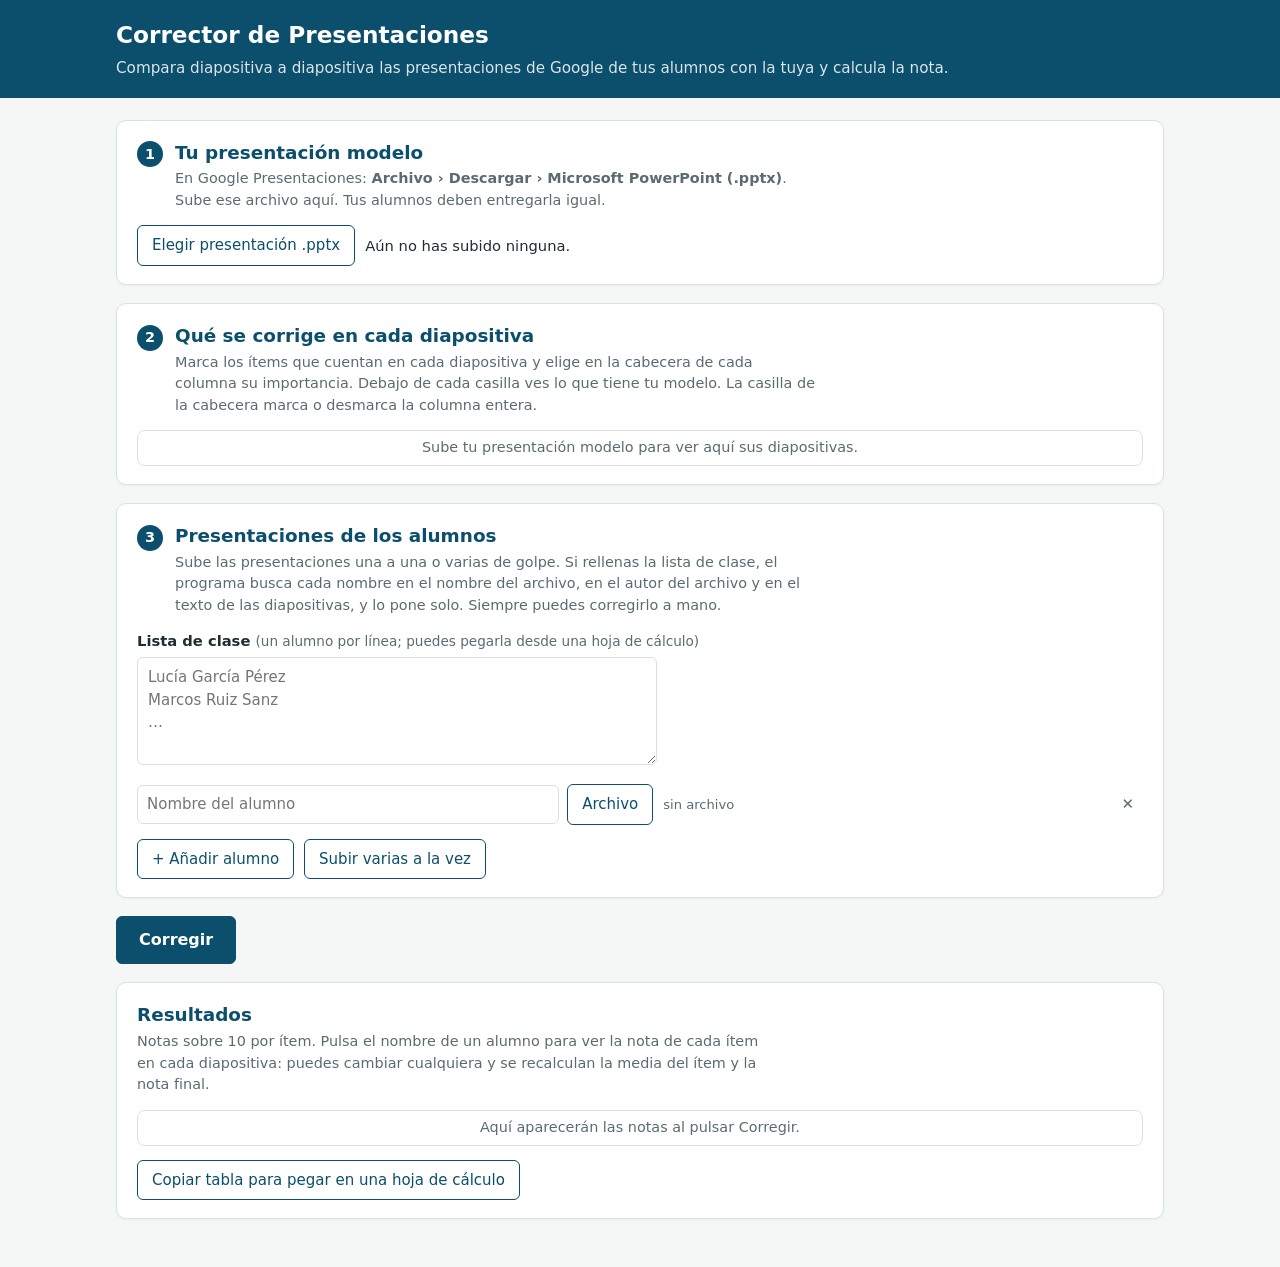
==== presentaciones/index.html @ e7617b2e "Add files via upload" ====
<!DOCTYPE html>
<html lang="es">
<head>
<meta charset="utf-8">
<meta name="viewport" content="width=device-width, initial-scale=1">
<title>Corrector de Presentaciones</title>
<link rel="icon" type="image/png" href="../logo.png">
<style>
/* Layout: banda de cabecera + tres pasos en columna, resultados en tabla editable.
   Colores de la familia de correctores del cuaderno (los mismos que el de Scratch). */
:root{
  color-scheme:light;
  --bg:#f4f7f6; --surface:#ffffff; --ink:#1f2d33; --muted:#5b6b72; --line:#d8e1e4;
  --accent:#0b4f6c; --accent-strong:#004b8d; --accent-ink:#ffffff; --accent-soft:#e8f1f5;
  --ok:#1e8e3e; --ok-soft:#e3f2e6; --mid:#b26a00; --mid-soft:#fff6dc; --bad:#c62828; --bad-soft:#fdecea;
  --font:"Segoe UI",system-ui,-apple-system,Roboto,"Helvetica Neue",Arial,sans-serif;
  --mono:ui-monospace,"Cascadia Mono",Consolas,monospace;
}
@media (prefers-color-scheme: dark){ :root:not([data-theme="light"]){
  --bg:#121a1d; --surface:#1a2428; --ink:#e3ecef; --muted:#9db0b8; --line:#2e3e44;
  --accent:#3d8fb5; --accent-strong:#7cc0e0; --accent-ink:#ffffff; --accent-soft:#1f3440;
  --ok:#5cc17d; --ok-soft:#173323; --mid:#e2ab4f; --mid-soft:#3a2c14; --bad:#f07264; --bad-soft:#3c1d1a; color-scheme:dark }}
:root[data-theme="dark"]{
  --bg:#121a1d; --surface:#1a2428; --ink:#e3ecef; --muted:#9db0b8; --line:#2e3e44;
  --accent:#3d8fb5; --accent-strong:#7cc0e0; --accent-ink:#ffffff; --accent-soft:#1f3440;
  --ok:#5cc17d; --ok-soft:#173323; --mid:#e2ab4f; --mid-soft:#3a2c14; --bad:#f07264; --bad-soft:#3c1d1a; color-scheme:dark }
body{margin:0;background:var(--bg);color:var(--ink);font-family:var(--font);font-size:15px;line-height:1.5}
*{box-sizing:border-box}
[hidden]{display:none!important}
img{max-width:100%}
.wrap{max-width:1080px;margin:0 auto;padding-left:max(16px,env(safe-area-inset-left,0px));padding-right:max(16px,env(safe-area-inset-right,0px))}
header.band{background:#0b4f6c;color:#fff}
header.band .wrap{padding-block:18px}
header h1{margin:0;font-size:1.45rem;font-weight:600}
header p{margin:4px 0 0;opacity:.85;font-size:.95rem}
main.wrap{padding-block:22px 48px;display:grid;gap:18px}
section.step{background:var(--surface);border:1px solid var(--line);border-radius:10px;padding:18px 20px;display:grid;gap:14px;min-width:0;box-shadow:0 1px 3px rgba(0,0,0,.04)}
.step-head{display:flex;gap:12px;align-items:baseline}
.step-n{flex:none;width:26px;height:26px;border-radius:50%;background:var(--accent);color:#fff;font-weight:600;font-size:.9rem;display:grid;place-items:center;font-variant-numeric:tabular-nums}
.step h2{margin:0;font-size:1.15rem;font-weight:600;color:var(--accent)}
.step .sub{margin:2px 0 0;color:var(--muted);font-size:.9rem;max-width:70ch}
.hint{font-size:.85rem;color:var(--muted)}
.hint b{color:var(--ink);font-weight:600}
.banner{background:var(--mid-soft);color:var(--ink);border:1px solid var(--line);border-radius:8px;padding:10px 14px;font-size:.9rem}
.banner strong{color:var(--mid)}
button,.filebtn{font:inherit;cursor:pointer;border-radius:6px;border:1px solid var(--accent);background:var(--surface);color:var(--accent);padding:8px 14px;display:inline-flex;align-items:center;gap:6px}
button:hover,.filebtn:hover{background:var(--accent-soft)}
button.primary{background:var(--accent);color:var(--accent-ink);border-color:var(--accent);font-weight:600;padding:11px 22px;font-size:1rem}
button.primary:hover{background:var(--accent-strong);border-color:var(--accent-strong)}
button:disabled{opacity:.5;cursor:not-allowed}
button.ghost{border-color:transparent;color:var(--muted);padding:6px 8px}
button.ghost:hover{color:var(--bad)}
:focus-visible{outline:2px solid var(--accent);outline-offset:2px}
input[type=text],input[type=number],select{font:inherit;color:var(--ink);background:var(--surface);border:1px solid var(--line);border-radius:6px;padding:7px 9px}
.filebtn input{display:none}
.row{display:flex;flex-wrap:wrap;gap:10px;align-items:center}
.modelinfo{font-size:.92rem}
.modelinfo .fname{font-weight:600}
thead th .wsel{margin-top:5px;font-size:.78rem;padding:2px 4px;border-radius:5px;font-weight:400}
tr.wrow td{background:var(--accent-soft);font-size:.8rem;color:var(--muted);padding:6px 10px}
.dtable{margin-bottom:12px}
.dtable table{font-size:.85rem}
.res .dtable thead th{background:var(--accent-soft);color:var(--accent-strong);font-size:.78rem}
tr.detail .dtable td{text-align:center;background:var(--surface);padding:6px 8px}
tr.detail .dtable td.slide{text-align:left}
tr.detail .dtable td.avg{background:var(--accent-soft);font-weight:600}
.dtable .off{color:var(--muted)}
.dl h5{margin:0 0 2px;font-size:.82rem;color:var(--muted);font-weight:600;text-transform:uppercase;letter-spacing:.04em}
.scroll{overflow-x:auto;border:1px solid var(--line);border-radius:8px}
table{border-collapse:collapse;width:100%;font-size:.9rem}
th,td{padding:8px 10px;border-bottom:1px solid var(--line);text-align:center;vertical-align:middle}
thead th{background:var(--accent-strong);color:#fff;font-weight:600;font-size:.82rem;white-space:nowrap}
thead th label{display:flex;flex-direction:column;align-items:center;gap:3px;cursor:pointer}
tbody tr:last-child td{border-bottom:none}
td.slide{text-align:left;min-width:170px}
td.slide .num{font-weight:600;font-variant-numeric:tabular-nums}
td.slide .ttl{display:block;color:var(--muted);font-size:.8rem;max-width:26ch;overflow:hidden;text-overflow:ellipsis;white-space:nowrap}
.cell{display:flex;flex-direction:column;align-items:center;gap:2px;cursor:pointer}
.cell small{color:var(--muted);font-size:.74rem;max-width:14ch;overflow:hidden;text-overflow:ellipsis;white-space:nowrap}
input[type=checkbox]{width:17px;height:17px;accent-color:var(--accent);cursor:pointer}
.students{display:grid;gap:8px}
.srow{display:grid;grid-template-columns:minmax(0,1.1fr) minmax(0,1.4fr) auto;gap:8px;align-items:center}
.srow input[type=text]{width:100%}
.srow .status{font-size:.82rem;color:var(--muted);overflow:hidden;text-overflow:ellipsis;white-space:nowrap}
.srow .status.err{color:var(--bad)}
.srow .status .found{color:var(--ok)}
.srow .status .warn{color:var(--mid)}
.srow .status{white-space:normal;line-height:1.3}
.classbox{display:grid;gap:5px}
.classbox label{font-weight:600;font-size:.92rem}
.classbox label .hint{font-weight:400}
textarea{font:inherit;color:var(--ink);background:var(--surface);border:1px solid var(--line);border-radius:6px;padding:8px 10px;resize:vertical;width:100%;max-width:520px}
@media (max-width:620px){.srow{grid-template-columns:1fr auto}.srow .fcol{grid-column:1/-1;grid-row:2}}
.actions{display:flex;justify-content:space-between;flex-wrap:wrap;gap:10px;align-items:center}
.res td.name{text-align:left;font-weight:600;white-space:nowrap}
.res td.name button{all:unset;cursor:pointer;display:inline-flex;gap:6px;align-items:center}
.res td.name button:focus-visible{outline:2px solid var(--accent)}
.res td.name .car{color:var(--muted);font-size:.75rem;transition:transform .15s}
.res tr.open td.name .car{transform:rotate(90deg)}
.res input[type=number]{width:4.4em;text-align:center;font-variant-numeric:tabular-nums;padding:5px 4px;border-radius:5px}
.res input.edited{border-color:var(--accent);background:var(--accent-soft)}
.g-ok{color:var(--ok)} .g-mid{color:var(--mid)} .g-bad{color:var(--bad)}
.final{font-weight:700;font-size:1.05rem;font-variant-numeric:tabular-nums;border-radius:6px;padding:3px 10px;display:inline-block}
.final.g-ok{background:var(--ok-soft)} .final.g-mid{background:var(--mid-soft)} .final.g-bad{background:var(--bad-soft)}
tr.detail td{text-align:left;background:var(--bg);padding:12px 14px}
.dl{display:grid;gap:10px}
.dslide h4{margin:0 0 4px;font-size:.88rem}
.dslide ul{margin:0;padding-left:18px;display:grid;gap:3px;font-size:.85rem}
.dslide li span.v{color:var(--muted)}
.pill{display:inline-block;font-size:.75rem;font-weight:600;border-radius:999px;padding:1px 8px;margin-right:6px;font-variant-numeric:tabular-nums}
.pill.g-ok{background:var(--ok-soft)} .pill.g-mid{background:var(--mid-soft)} .pill.g-bad{background:var(--bad-soft)}
.allgood{color:var(--ok);font-size:.85rem}
.empty{color:var(--muted);font-size:.9rem;padding:6px 0}
.toast{font-size:.85rem;color:var(--ok)}
/* Dentro del cuaderno de evaluación */
body.en-cuaderno header.band{display:none}
body.en-cuaderno main.wrap{padding-top:14px}
.barra-cuaderno{background:var(--ok-soft);border:1px solid #b7dfc2;border-radius:8px;padding:10px 14px;font-size:.92rem}
.barra-cuaderno .hint{display:block;margin-top:4px}
.srow input[readonly]{background:var(--accent-soft);border-color:transparent;font-weight:600}
.srow .nota{font-weight:700;font-variant-numeric:tabular-nums;min-width:3.2em;text-align:right}
body.en-cuaderno .srow{grid-template-columns:minmax(0,1fr) minmax(0,1.5fr) auto}
.aviso{background:var(--mid-soft);border:1px solid #f0d68a;border-radius:6px;padding:8px 12px;font-size:.9rem}
@media (prefers-reduced-motion:reduce){*{transition:none!important}}
</style>
</head>
<body>
<header class="band"><div class="wrap">
  <h1>Corrector de Presentaciones</h1>
  <p>Compara diapositiva a diapositiva las presentaciones de Google de tus alumnos con la tuya y calcula la nota.</p>
</div></header>

<main class="wrap">
  <div id="barraCuaderno" class="barra-cuaderno" hidden></div>
  <section class="step">
    <div class="step-head"><span class="step-n">1</span><div>
      <h2>Tu presentación modelo</h2>
      <p class="sub">En Google Presentaciones: <b>Archivo › Descargar › Microsoft PowerPoint (.pptx)</b>. Sube ese archivo aquí. Tus alumnos deben entregarla igual.</p>
    </div></div>
    <div class="row">
      <label class="filebtn">Elegir presentación .pptx<input type="file" id="modelFile" accept=".pptx"></label>
      <span class="modelinfo" id="modelInfo"></span>
    </div>
  </section>

  <section class="step">
    <div class="step-head"><span class="step-n">2</span><div>
      <h2>Qué se corrige en cada diapositiva</h2>
      <p class="sub">Marca los ítems que cuentan en cada diapositiva y elige en la cabecera de cada columna su importancia. Debajo de cada casilla ves lo que tiene tu modelo. La casilla de la cabecera marca o desmarca la columna entera.</p>
    </div></div>
    <div class="scroll"><table id="matrix"></table></div>
  </section>

  <section class="step">
    <div class="step-head"><span class="step-n">3</span><div>
      <h2>Presentaciones de los alumnos</h2>
      <p class="sub">Sube las presentaciones una a una o varias de golpe. Si rellenas la lista de clase, el programa busca cada nombre en el nombre del archivo, en el autor del archivo y en el texto de las diapositivas, y lo pone solo. Siempre puedes corregirlo a mano.</p>
    </div></div>
    <div class="classbox">
      <label for="classList">Lista de clase <span class="hint">(un alumno por línea; puedes pegarla desde una hoja de cálculo)</span></label>
      <textarea id="classList" rows="4" placeholder="Lucía García Pérez&#10;Marcos Ruiz Sanz&#10;…"></textarea>
      <span class="hint" id="classCount"></span>
    </div>
    <div class="students" id="students"></div>
    <div class="row">
      <button type="button" id="addStudent">+ Añadir alumno</button>
      <label class="filebtn">Subir varias a la vez<input type="file" id="multiFile" accept=".pptx" multiple></label>
    </div>
  </section>

  <div class="actions">
    <button class="primary" type="button" id="run">Corregir</button>
    <span class="hint" id="runMsg"></span>
  </div>

  <section class="step" id="resultsSec">
    <div class="step-head"><div>
      <h2>Resultados</h2>
      <p class="sub">Notas sobre 10 por ítem. Pulsa el nombre de un alumno para ver la nota de cada ítem en cada diapositiva: puedes cambiar cualquiera y se recalculan la media del ítem y la nota final.</p>
    </div></div>
    <div class="scroll"><table class="res" id="results"></table></div>
    <div class="row"><button type="button" id="copy">Copiar tabla para pegar en una hoja de cálculo</button><span class="toast" id="copyMsg"></span></div>
  </section>
</main>

<script src="vendor/jszip.min.js"></script>
<script>
"use strict";
const ITEMS = [
  {k:'imagenes', label:'Imágenes'},
  {k:'texto', label:'Texto'},
  {k:'fuentes', label:'Fuentes'},
  {k:'formas', label:'Formas'},
  {k:'animaciones', label:'Animaciones'},
  {k:'enlaces', label:'Enlaces'},
  {k:'transiciones', label:'Transición'}
];
const W = {bajo:1, medio:2, alto:3};
const R_NS = 'http://schemas.openxmlformats.org/officeDocument/2006/relationships';

const SHAPE_ES = {rect:'rectángulo',roundRect:'rect. redondeado',snip1Rect:'rect. recortado',ellipse:'elipse',triangle:'triángulo',rtTriangle:'triángulo rectángulo',diamond:'rombo',parallelogram:'paralelogramo',trapezoid:'trapecio',pentagon:'pentágono',homePlate:'pentágono flecha',hexagon:'hexágono',octagon:'octógono',star4:'estrella 4',star5:'estrella 5',star6:'estrella 6',star8:'estrella 8',rightArrow:'flecha derecha',leftArrow:'flecha izquierda',upArrow:'flecha arriba',downArrow:'flecha abajo',leftRightArrow:'flecha doble',line:'línea',straightConnector1:'línea/flecha',bentConnector3:'conector angular',curvedConnector3:'conector curvo',cloud:'nube',heart:'corazón',smileyFace:'cara sonriente',sun:'sol',moon:'luna',lightningBolt:'rayo',wedgeRectCallout:'bocadillo',wedgeRoundRectCallout:'bocadillo redondeado',wedgeEllipseCallout:'bocadillo ovalado',cloudCallout:'bocadillo nube',plus:'cruz',donut:'anillo',can:'cilindro',cube:'cubo',chevron:'cheurón',arc:'arco',frame:'marco',libre:'forma libre'};
const ANIM_CLASS = {entr:'entrada',exit:'salida',emph:'énfasis',path:'trayectoria'};
const ANIM_ENTR = {1:'Aparecer',2:'Desplazar hacia dentro',10:'Aparecer gradualmente',16:'Dividir',21:'Rueda',22:'Barrido',23:'Zoom',26:'Rebote',53:'Zoom',55:'Aumentar y girar',42:'Ascender',47:'Descender'};
const ANIM_EXIT = {1:'Desaparecer',2:'Desplazar hacia fuera',10:'Desvanecer',22:'Barrido',23:'Zoom',53:'Zoom'};
const ANIM_EMPH = {6:'Aumentar/encoger',8:'Girar',9:'Transparencia',26:'Parpadear',32:'Balancear'};
const TRANS_ES = {fade:'Disolver',dissolve:'Disolver (puntos)',push:'Empujar/deslizar',pull:'Descubrir',cover:'Cubrir',wipe:'Barrido',split:'Dividir',cut:'Corte',zoom:'Zoom',random:'Aleatoria',flip:'Voltear',prism:'Cubo',gallery:'Galería',vortex:'Vórtice',ripple:'Onda',honeycomb:'Panal',ferris:'Noria',conveyor:'Cinta',doors:'Puertas',window:'Ventana',reveal:'Revelar',shred:'Triturar',flash:'Destello',morph:'Transformación',ninguna:'ninguna'};

/* ---------- utilidades ---------- */
const $ = s => document.querySelector(s);
const el = (tag, attrs={}, ...kids) => { const e=document.createElement(tag); for(const [a,v] of Object.entries(attrs)){ if(a==='class') e.className=v; else if(a.startsWith('on')) e.addEventListener(a.slice(2),v); else if(v!==false&&v!=null) e.setAttribute(a,v===true?'':v);} for(const k of kids.flat()) if(k!=null) e.append(k.nodeType?k:document.createTextNode(k)); return e; };
const tags = (node, name) => Array.from(node.getElementsByTagNameNS('*', name));
const words = s => (s.normalize('NFC').toLowerCase().match(/[\p{L}\p{N}]+/gu) || []);
const fmt = n => (Math.round(n*10)/10).toLocaleString('es-ES',{minimumFractionDigits:1,maximumFractionDigits:1});
const gclass = n => n>=7?'g-ok':n>=5?'g-mid':'g-bad';
const countList = arr => { const m={}; arr.forEach(x=>m[x]=(m[x]||0)+1); return m; };
const countText = (arr, name=x=>x) => { const m=countList(arr); const p=Object.entries(m).map(([k,v])=>`${v} ${name(k)}`); return p.length?p.join(', '):'ninguna'; };
function dice(a,b){ if(!a.length&&!b.length) return 1; const ma=countList(a), mb=countList(b); let c=0; for(const k in ma) c+=Math.min(ma[k],mb[k]||0); return 2*c/(a.length+b.length); }
function jaccard(a,b){ const A=new Set(a), B=new Set(b); if(!A.size&&!B.size) return 1; let i=0; A.forEach(x=>{if(B.has(x)) i++;}); return i/(A.size+B.size-i); }
const shapeName = k => SHAPE_ES[k] || k;
function animName(key){ const [c,id]=key.split(':'); const map=c==='entr'?ANIM_ENTR:c==='exit'?ANIM_EXIT:c==='emph'?ANIM_EMPH:{}; return `${map[id]||'efecto '+id} (${ANIM_CLASS[c]||c})`; }
const transName = k => TRANS_ES[k] || k;
function normUrl(u){ return u.trim().toLowerCase().replace(/^https?:\/\//,'').replace(/^www\./,'').replace(/\/+$/,''); }

/* ---------- lectura de .pptx ---------- */
async function parsePptx(file){
  const zip = await JSZip.loadAsync(file);
  const xml = async p => { const f = zip.file(p); if(!f) return null; return new DOMParser().parseFromString(await f.async('string'),'application/xml'); };
  const pres = await xml('ppt/presentation.xml');
  const presRels = await xml('ppt/_rels/presentation.xml.rels');
  if(!pres || !presRels) throw new Error('no es pptx');
  const relMap = {}; tags(presRels,'Relationship').forEach(r => relMap[r.getAttribute('Id')] = r.getAttribute('Target'));
  const norm = t => t.startsWith('/') ? t.slice(1) : 'ppt/' + t.replace(/^\.\//,'');
  // fuentes del tema
  let major='', minor='';
  const themePath = Object.keys(zip.files).find(p => /^ppt\/theme\/theme\d+\.xml$/.test(p));
  if(themePath){ const th = await xml(themePath);
    const mj = tags(th,'majorFont')[0], mn = tags(th,'minorFont')[0];
    if(mj){ const l=tags(mj,'latin')[0]; if(l) major=l.getAttribute('typeface'); }
    if(mn){ const l=tags(mn,'latin')[0]; if(l) minor=l.getAttribute('typeface'); } }
  const resolveFont = f => f==='+mj-lt'?major : f==='+mn-lt'?minor : f;

  const slides = [];
  for(const sid of tags(pres,'sldId')){
    const rid = sid.getAttributeNS(R_NS,'id') || sid.getAttribute('r:id');
    const path = norm(relMap[rid]);
    const doc = await xml(path); if(!doc) continue;
    const relPath = path.replace(/slides\/(slide\d+\.xml)$/,'slides/_rels/$1.rels');
    const rels = await xml(relPath); const srel = {};
    if(rels) tags(rels,'Relationship').forEach(r => srel[r.getAttribute('Id')] = {t:r.getAttribute('Target'), ext:r.getAttribute('TargetMode')==='External'});

    // imágenes
    const images = tags(doc,'pic').length;
    // texto y fuentes
    const paras = tags(doc,'p').filter(p => p.namespaceURI && p.namespaceURI.includes('drawingml'));
    const fullText = paras.map(p => tags(p,'t').map(t=>t.textContent).join('')).join('\n');
    const fonts = new Set();
    for(const sp of tags(doc,'sp')){
      const ph = tags(sp,'ph')[0]; const isTitle = ph && /title|ctrTitle/i.test(ph.getAttribute('type')||'');
      for(const r of tags(sp,'r')){
        const txt = tags(r,'t').map(t=>t.textContent).join(''); if(!txt.trim()) continue;
        const rPr = tags(r,'rPr')[0]; const lat = rPr ? tags(rPr,'latin')[0] : null;
        let f = lat ? resolveFont(lat.getAttribute('typeface')) : (isTitle?major:minor);
        if(f) fonts.add(f);
      }
    }
    // formas dibujadas
    const shapes = [];
    for(const sp of [...tags(doc,'sp'), ...tags(doc,'cxnSp')]){
      if(tags(sp,'ph').length) continue;
      const c = tags(sp,'cNvSpPr')[0]; if(c && c.getAttribute('txBox')==='1') continue;
      const pg = tags(sp,'prstGeom')[0];
      if(pg) shapes.push(pg.getAttribute('prst')); else if(tags(sp,'custGeom').length) shapes.push('libre');
    }
    // animaciones
    const anims = tags(doc,'cTn').filter(c => c.getAttribute('presetClass')).map(c => c.getAttribute('presetClass')+':'+(c.getAttribute('presetID')||'0'));
    // enlaces
    const links = [];
    for(const h of [...tags(doc,'hlinkClick'), ...tags(doc,'hlinkMouseOver')]){
      const id = h.getAttributeNS(R_NS,'id') || h.getAttribute('r:id'); const act = h.getAttribute('action')||'';
      if(id && srel[id]){ if(srel[id].ext) links.push(normUrl(srel[id].t)); else if(/sldjump/.test(act)) links.push('→ ' + srel[id].t.replace(/.*slide(\d+)\.xml/,'diapositiva $1')); }
      else if(/jump=(\w+)/.test(act)) links.push('→ ' + act.match(/jump=(\w+)/)[1]);
    }
    // transición
    let transition = 'ninguna';
    const tr = tags(doc,'transition')[0];
    if(tr){ const ch = Array.from(tr.children).find(c => !['sndAc','extLst','stSnd','endSnd'].includes(c.localName)); if(ch) transition = ch.localName; }

    const firstLine = fullText.split('\n').map(s=>s.trim()).find(Boolean) || '(sin texto)';
    slides.push({title:firstLine, text:fullText, images, words:words(fullText), fonts:[...fonts], shapes, anims, links:[...new Set(links)], transition});
  }
  if(!slides.length) throw new Error('sin diapositivas');
  const authors = [];
  const core = await xml('docProps/core.xml');
  if(core) ['creator','lastModifiedBy'].forEach(n => tags(core,n).forEach(e => { const v=e.textContent.trim(); if(v) authors.push(v); }));
  return {slides, authors};
}

/* ---------- identificación del alumno ---------- */
const ntoks = s => (String(s||'').normalize('NFD').replace(/\p{M}/gu,'').toLowerCase().match(/[\p{L}\p{N}]+/gu) || []);
function classList(){ return $('#classList').value.split(/\r?\n/).map(s=>s.trim()).filter(Boolean); }
function cleanFileName(fn){
  let b = fn.replace(/\.pptx$/i,'');
  if(model){ const mb = model.name.replace(/\.pptx$/i,''); if(mb && b.toLowerCase().includes(mb.toLowerCase())) b = b.slice(0, b.toLowerCase().indexOf(mb.toLowerCase())) + b.slice(b.toLowerCase().indexOf(mb.toLowerCase())+mb.length); }
  return b.replace(/[_]+/g,' ').replace(/^[\s\-–·.]+|[\s\-–·.]+$/g,'').replace(/\s{2,}/g,' ').trim();
}
// Busca un nombre de la lista: primero en el nombre del archivo, luego en el autor y luego en cada diapositiva
function identify(deck, fileName){
  const names = classList();
  if(!names.length) return null;
  const sources = [{where:'el nombre del archivo', text:fileName.replace(/\.pptx$/i,'')}, {where:'el autor del archivo', text:(deck.authors||[]).join(' ')}]
    .concat(deck.slides.map((s,i)=>({where:'la diapositiva '+(i+1), text:s.text||''})));
  for(const src of sources){
    const hay = new Set(ntoks(src.text)); if(!hay.size) continue;
    let best=[], bestScore=0;
    for(const n of names){
      const t = ntoks(n).filter(x=>x.length>1); if(!t.length) continue;
      const m = t.filter(x=>hay.has(x)).length;
      if(m < Math.min(2, t.length)) continue;
      const score = m/t.length + m*0.01;
      if(score > bestScore+1e-9){ best=[n]; bestScore=score; } else if(Math.abs(score-bestScore)<1e-9) best.push(n);
    }
    if(best.length===1) return {name:best[0], where:src.where};
    if(best.length>1) return {ambiguous:best, where:src.where};
  }
  return {notFound:true};
}
function applyIdentity(st){
  st.found=''; st.warn='';
  if(!st.deck || !(st.autoName || !st.name)) return;
  st.autoName = true;
  const r = identify(st.deck, st.fileName);
  if(r && r.name){ st.name=r.name; st.found=`nombre hallado en ${r.where}`; }
  else { st.name = cleanFileName(st.fileName);
    if(r && r.ambiguous) st.warn = `en ${r.where} encaja con varios: ${r.ambiguous.join(', ')}`;
    else if(r && r.notFound) st.warn = 'no se ha encontrado ningún nombre de la lista; revisa el nombre'; }
}

/* ---------- comparación ---------- */
function modelSummary(s, k){
  switch(k){
    case 'imagenes': return String(s.images);
    case 'texto': return s.words.length+' pal.';
    case 'fuentes': return s.fonts.join(', ') || '—';
    case 'formas': return String(s.shapes.length);
    case 'animaciones': return String(s.anims.length);
    case 'enlaces': return String(s.links.length);
    case 'transiciones': return transName(s.transition);
  }
}
function describe(s, k){
  switch(k){
    case 'imagenes': return s.images + (s.images===1?' imagen':' imágenes');
    case 'texto': return s.words.length + ' palabras';
    case 'fuentes': return s.fonts.join(', ') || 'sin texto';
    case 'formas': return countText(s.shapes, shapeName);
    case 'animaciones': return countText(s.anims, animName);
    case 'enlaces': return s.links.length ? s.links.join(', ') : 'ninguno';
    case 'transiciones': return transName(s.transition);
  }
}
function compare(m, a, k){
  if(!a) return {score:0, note:'el alumno no tiene esta diapositiva'};
  let score;
  switch(k){
    case 'imagenes': score = m.images===a.images?1:(Math.max(m.images,a.images)===0?1:Math.min(m.images,a.images)/Math.max(m.images,a.images)); break;
    case 'texto': score = dice(m.words, a.words); break;
    case 'fuentes': score = jaccard(m.fonts.map(f=>f.toLowerCase()), a.fonts.map(f=>f.toLowerCase())); break;
    case 'formas': score = dice(m.shapes, a.shapes); break;
    case 'animaciones': score = dice(m.anims, a.anims); break;
    case 'enlaces': score = dice(m.links, a.links); break;
    case 'transiciones': score = m.transition===a.transition?1:0; break;
  }
  let note = `modelo: ${describe(m,k)} · alumno: ${describe(a,k)}`;
  if(k==='texto' && score<1){
    const am = countList(a.words); const miss=[];
    for(const w of m.words){ if(am[w]) am[w]--; else miss.push(w); }
    const extra = Object.entries(am).filter(([,v])=>v>0).map(([w])=>w);
    note = (miss.length?`faltan: ${[...new Set(miss)].slice(0,12).join(', ')}${miss.length>12?'…':''}`:'') + (miss.length&&extra.length?' · ':'') + (extra.length?`sobran: ${extra.slice(0,8).join(', ')}${extra.length>8?'…':''}`:'');
  }
  return {score, note};
}

/* ---------- estado ---------- */
let model = null, sel = [], weights = {}, students = [], results = [], openRows = new Set(), nextId = 1;
ITEMS.forEach(i => weights[i.k] = 'medio');

function setModel(deck, name){
  model = {name, slides:deck.slides};
  sel = deck.slides.map(() => Object.fromEntries(ITEMS.map(i => [i.k, true])));
  results = []; renderModel(); renderMatrix(); renderResults();
}

/* ---------- render ---------- */
function renderModel(){
  const box = $('#modelInfo'); box.textContent='';
  if(!model){ box.append('Aún no has subido ninguna.'); return; }
  box.append(el('span',{class:'fname'},model.name), ` · ${model.slides.length} diapositivas`);
}
function renderMatrix(){
  const t = $('#matrix'); t.textContent='';
  if(!model){ t.append(el('tbody',{},el('tr',{},el('td',{class:'empty'},'Sube tu presentación modelo para ver aquí sus diapositivas.')))); return; }
  const head = el('tr',{}, el('th',{style:'text-align:left;vertical-align:bottom'},'Diapositiva'),
    ITEMS.map(it => { const all = sel.every(r=>r[it.k]);
      const cb = el('input',{type:'checkbox', id:'col-'+it.k, checked:all, 'aria-label':'Marcar toda la columna '+it.label, onchange:e=>{ sel.forEach(r=>r[it.k]=e.target.checked); renderMatrix(); renderResults(); }});
      const ws = el('select',{class:'wsel', id:'w-'+it.k, 'aria-label':'Importancia de '+it.label, onchange:e=>{weights[it.k]=e.target.value; renderResults();}},
        ['bajo','medio','alto'].map(v=>el('option',{value:v, selected:weights[it.k]===v}, v)));
      return el('th',{}, el('label',{}, it.label, cb), ws); }));
  const body = el('tbody',{}, model.slides.map((s,i) => el('tr',{},
    el('td',{class:'slide'}, el('span',{class:'num'},'Diap. '+(i+1)), el('span',{class:'ttl', title:s.title}, s.title)),
    ITEMS.map(it => el('td',{}, el('label',{class:'cell', title:describe(s,it.k)},
      el('input',{type:'checkbox', id:`c-${i}-${it.k}`, checked:sel[i][it.k], onchange:e=>{ sel[i][it.k]=e.target.checked; const h=$('#col-'+it.k); if(h) h.checked=sel.every(r=>r[it.k]); renderResults(); }}),
      el('small',{}, modelSummary(s,it.k))))))));
  t.append(el('thead',{},head), body);
}
function renderStudents(){
  const box = $('#students'); box.textContent='';
  for(const st of students){
    const dup = st.name && students.some(o => o!==st && o.name && ntoks(o.name).join(' ')===ntoks(st.name).join(' '));
    const status = st.error ? el('span',{class:'status err'},st.error) : el('span',{class:'status'}, st.fileName ? st.fileName + (st.deck?` · ${st.deck.slides.length} diap.`:' · leyendo…') : 'sin archivo',
      st.found ? el('span',{class:'found'},' · '+st.found) : null,
      st.warn ? el('span',{class:'warn'},' · '+st.warn) : null,
      dup ? el('span',{class:'warn'},' · nombre repetido en otra fila') : null);
    const fi = el('input',{type:'file', accept:'.pptx', id:'f-'+st.id, onchange:async e=>{ const f=e.target.files[0]; if(f) await loadStudentFile(st,f); }});
    box.append(el('div',{class:'srow'},
      el('input',{type:'text', id:'n-'+st.id, placeholder:'Nombre del alumno', value:st.name, oninput:e=>{st.name=e.target.value; st.autoName=false; st.found=''; st.warn=''; const r=results.find(r=>r.id===st.id); if(r){ const c=document.querySelector(`[data-name="${st.id}"]`); if(c) c.textContent=st.name||'(sin nombre)'; }}}),
      el('div',{class:'fcol row', style:'flex-wrap:nowrap;min-width:0'}, el('label',{class:'filebtn'}, 'Archivo', fi), status),
      el('button',{type:'button', class:'ghost', title:'Quitar alumno', 'aria-label':'Quitar alumno', onclick:()=>{ students=students.filter(x=>x!==st); results=results.filter(r=>r.id!==st.id); if(!students.length) addStudent(); renderStudents(); renderResults(); }}, '✕')));
  }
}
function addStudent(name='', fileName=''){ const st={id:nextId++, name, fileName, deck:null, error:''}; students.push(st); return st; }
async function loadStudentFile(st, f){
  st.fileName=f.name; st.deck=null; st.error=''; st.found=''; st.warn=''; renderStudents();
  try{ st.deck = await parsePptx(f); applyIdentity(st); }catch(err){ st.error = `${f.name}: no se pudo leer. ¿Es un .pptx descargado de Google?`; }
  renderStudents(); renderResults();
}

function grade(){
  results = students.filter(s=>s.deck).map(st => {
    const auto={}, notes={};
    model.slides.forEach((m,i) => { for(const it of ITEMS){ if(!sel[i][it.k]) continue;
      const c = compare(m, st.deck.slides[i], it.k); auto[i+':'+it.k] = c.score*10; notes[i+':'+it.k] = c.note; } });
    return {id:st.id, auto, notes, sover:{}, over:{}, extra: Math.max(0, st.deck.slides.length - model.slides.length)};
  });
}
const active = () => ITEMS.filter(it => sel.some(r=>r[it.k]));
const slideVal = (r,i,k) => r.sover[i+':'+k] ?? r.auto[i+':'+k];
function avgOf(r,k){ const idx = sel.map((s,i)=>s[k]?i:-1).filter(i=>i>=0); if(!idx.length) return null; return idx.reduce((a,i)=>a+slideVal(r,i,k),0)/idx.length; }
const itemVal = (r,k) => r.over[k] ?? avgOf(r,k);
function finalOf(r){ let s=0, w=0; for(const it of active()){ const v = itemVal(r,it.k); if(v==null) continue; s+=v*W[weights[it.k]]; w+=W[weights[it.k]]; } return w? s/w : 0; }

function renderResults(){
  const t = $('#results'); t.textContent='';
  if(results.length && model){ // recalcula si cambió la selección, conservando las notas cambiadas a mano
    const keep = results.map(r=>({id:r.id, over:r.over, sover:r.sover})); grade();
    results.forEach(r=>{ const k=keep.find(x=>x.id===r.id); if(!k) return;
      for(const key in k.sover) if(r.auto[key]!=null) r.sover[key]=k.sover[key];
      for(const key in k.over) if(sel.some(s=>s[key])) r.over[key]=k.over[key]; });
  }
  const its = active();
  if(!results.length){ t.append(el('tbody',{},el('tr',{},el('td',{class:'empty'},'Aquí aparecerán las notas al pulsar Corregir.')))); return; }
  t.append(el('thead',{}, el('tr',{}, el('th',{style:'text-align:left'},'Alumno'), its.map(it=>el('th',{},it.label, el('br'), el('span',{style:'font-weight:400;opacity:.85'},weights[it.k]))), el('th',{},'Nota final'))));
  const body = el('tbody');
  for(const r of results){
    const st = students.find(s=>s.id===r.id); const f = finalOf(r); const open = openRows.has(r.id);
    const finalEl = el('span',{class:'final '+gclass(f)}, fmt(f));
    const tr = el('tr',{class:open?'open':''},
      el('td',{class:'name'}, el('button',{type:'button','aria-expanded':String(open), onclick:()=>{ open?openRows.delete(r.id):openRows.add(r.id); renderResults(); }}, el('span',{class:'car'},'▶'), el('span',{'data-name':r.id}, st.name||'(sin nombre)'))),
      its.map(it => { const v = itemVal(r,it.k);
        const inp = el('input',{type:'number', min:'0', max:'10', step:'0.1', id:`r-${r.id}-${it.k}`, value:String(Math.round(v*10)/10), class:(r.over[it.k]!=null?'edited ':'')+gclass(v), 'aria-label':`${it.label} de ${st.name}`,
          onchange:e=>{ let x=parseFloat(String(e.target.value).replace(',','.')); if(isNaN(x)){ delete r.over[it.k]; } else { r.over[it.k]=Math.max(0,Math.min(10,x)); } renderResults(); }});
        return el('td',{}, inp); }),
      el('td',{}, finalEl));
    body.append(tr);
    if(open){
      // tabla de notas por diapositiva, editable
      const dHead = el('tr',{}, el('th',{style:'text-align:left'},'Diapositiva'), its.map(it=>el('th',{},it.label)));
      const dRows = model.slides.map((s,i) => el('tr',{},
        el('td',{class:'slide'}, el('span',{class:'num'},'Diap. '+(i+1)), el('span',{class:'ttl', title:s.title}, s.title)),
        its.map(it => { const key=i+':'+it.k;
          if(!sel[i][it.k]) return el('td',{class:'off', title:'Este ítem no se corrige en esta diapositiva'},'—');
          const v = slideVal(r,i,it.k);
          return el('td',{}, el('input',{type:'number', min:'0', max:'10', step:'0.1', id:`s-${r.id}-${i}-${it.k}`, value:String(Math.round(v*10)/10), title:r.notes[key]||'',
            class:(r.sover[key]!=null?'edited ':'')+gclass(v), 'aria-label':`${it.label}, diapositiva ${i+1}, ${st.name}`,
            onchange:e=>{ const x=parseFloat(String(e.target.value).replace(',','.')); if(isNaN(x)) delete r.sover[key]; else r.sover[key]=Math.max(0,Math.min(10,x)); delete r.over[it.k]; renderResults(); }})); })));
      const avgRow = el('tr',{}, el('td',{class:'slide avg'},'Media'), its.map(it=>{ const v=avgOf(r,it.k); return el('td',{class:'avg '+gclass(v)}, fmt(v)); }));
      const dt = el('div',{class:'scroll dtable'}, el('table',{}, el('thead',{},dHead), el('tbody',{},dRows,avgRow)));
      // diferencias detectadas
      const list = el('div',{class:'dl'}, el('h5',{},'Diferencias detectadas'));
      let any=false;
      model.slides.forEach((s,i) => {
        const items = its.filter(it => sel[i][it.k] && r.auto[i+':'+it.k] < 9.99);
        if(!items.length) return; any=true;
        list.append(el('div',{class:'dslide'}, el('h4',{},`Diapositiva ${i+1}`), el('ul',{}, items.map(it=>{ const n=r.auto[i+':'+it.k]; return el('li',{}, el('span',{class:'pill '+gclass(n)}, it.label+' '+fmt(n)), el('span',{class:'v'}, r.notes[i+':'+it.k])); }))));
      });
      if(!any) list.append(el('div',{class:'allgood'},'Todo lo marcado coincide con el modelo.'));
      if(r.extra) list.append(el('div',{class:'hint'}, `Tiene ${r.extra} diapositiva(s) de más que no se han corregido.`));
      body.append(el('tr',{class:'detail'}, el('td',{colspan:String(its.length+2)}, dt, list)));
    }
  }
  t.append(body);
}

/* ---------- eventos ---------- */
$('#modelFile').addEventListener('change', async e => {
  const f = e.target.files[0]; if(!f) return;
  $('#modelInfo').textContent='Leyendo…';
  try{ setModel(await parsePptx(f), f.name); }
  catch(err){ model=null; renderMatrix(); $('#modelInfo').textContent=`No se pudo leer ${f.name}. Descárgala desde Google como Microsoft PowerPoint (.pptx).`; }
});
$('#addStudent').addEventListener('click', ()=>{ addStudent(); renderStudents(); });
async function subirVarias(files){
  students = students.filter(s=>s.name||s.fileName);
  const made = files.map(f => { const st = addStudent(); st.autoName = true; return [st, f]; });
  renderStudents(); for(const [st,f] of made) await loadStudentFile(st,f);
}
$('#multiFile').addEventListener('change', async e => {
  const files=[...e.target.files]; if(!files.length) return;
  await subirVarias(files);
  e.target.value='';
});
$('#run').addEventListener('click', ()=>{
  const msg=$('#runMsg');
  if(!model){ msg.textContent='Primero sube tu presentación modelo (paso 1).'; return; }
  if(!students.some(s=>s.deck)){ msg.textContent='Añade al menos una presentación de alumno (paso 3).'; return; }
  if(!active().length){ msg.textContent='Marca al menos un ítem en el paso 2.'; return; }
  grade(); openRows.clear(); renderResults();
  const sin = students.filter(s=>!s.deck && (s.name||s.fileName)).length;
  msg.textContent = `${results.length} corregida(s).` + (sin?` ${sin} sin archivo válido.`:'');
  $('#resultsSec').scrollIntoView({behavior: matchMedia('(prefers-reduced-motion: reduce)').matches?'auto':'smooth'});
});
$('#copy').addEventListener('click', async ()=>{
  const its=active(); const lines=[['Alumno',...its.map(i=>i.label),'Nota final'].join('\t')];
  for(const r of results){ const st=students.find(s=>s.id===r.id); lines.push([st.name, ...its.map(i=>fmt(itemVal(r,i.k))), fmt(finalOf(r))].join('\t')); }
  const txt=lines.join('\n'); const m=$('#copyMsg');
  try{ await navigator.clipboard.writeText(txt); m.textContent='Copiada. Pégala en tu hoja de cálculo.'; }
  catch(_){ const ta=el('textarea',{style:'width:100%;height:120px'}); ta.value=txt; m.textContent=''; m.append(ta); ta.select(); }
});

/* ---------- lista de clase ---------- */
function onClassList(){
  const n = classList().length; $('#classCount').textContent = n ? `${n} alumno(s) en la lista.` : '';
  try{ localStorage.setItem('cp-lista', $('#classList').value); }catch(_){}
  students.forEach(st => { if(st.deck && (st.autoName || !st.name)) applyIdentity(st); });
  renderStudents(); renderResults();
}
let listTimer; $('#classList').addEventListener('input', ()=>{ clearTimeout(listTimer); listTimer=setTimeout(onClassList, 400); });
try{ const saved = localStorage.getItem('cp-lista'); if(saved){ $('#classList').value = saved; $('#classCount').textContent = `${classList().length} alumno(s) en la lista.`; } }catch(_){}

/* ---------- inicio ---------- */
addStudent(); renderModel(); renderMatrix(); renderStudents(); renderResults();
</script>
<script src="enlace-cuaderno.js"></script>
</body>
</html>
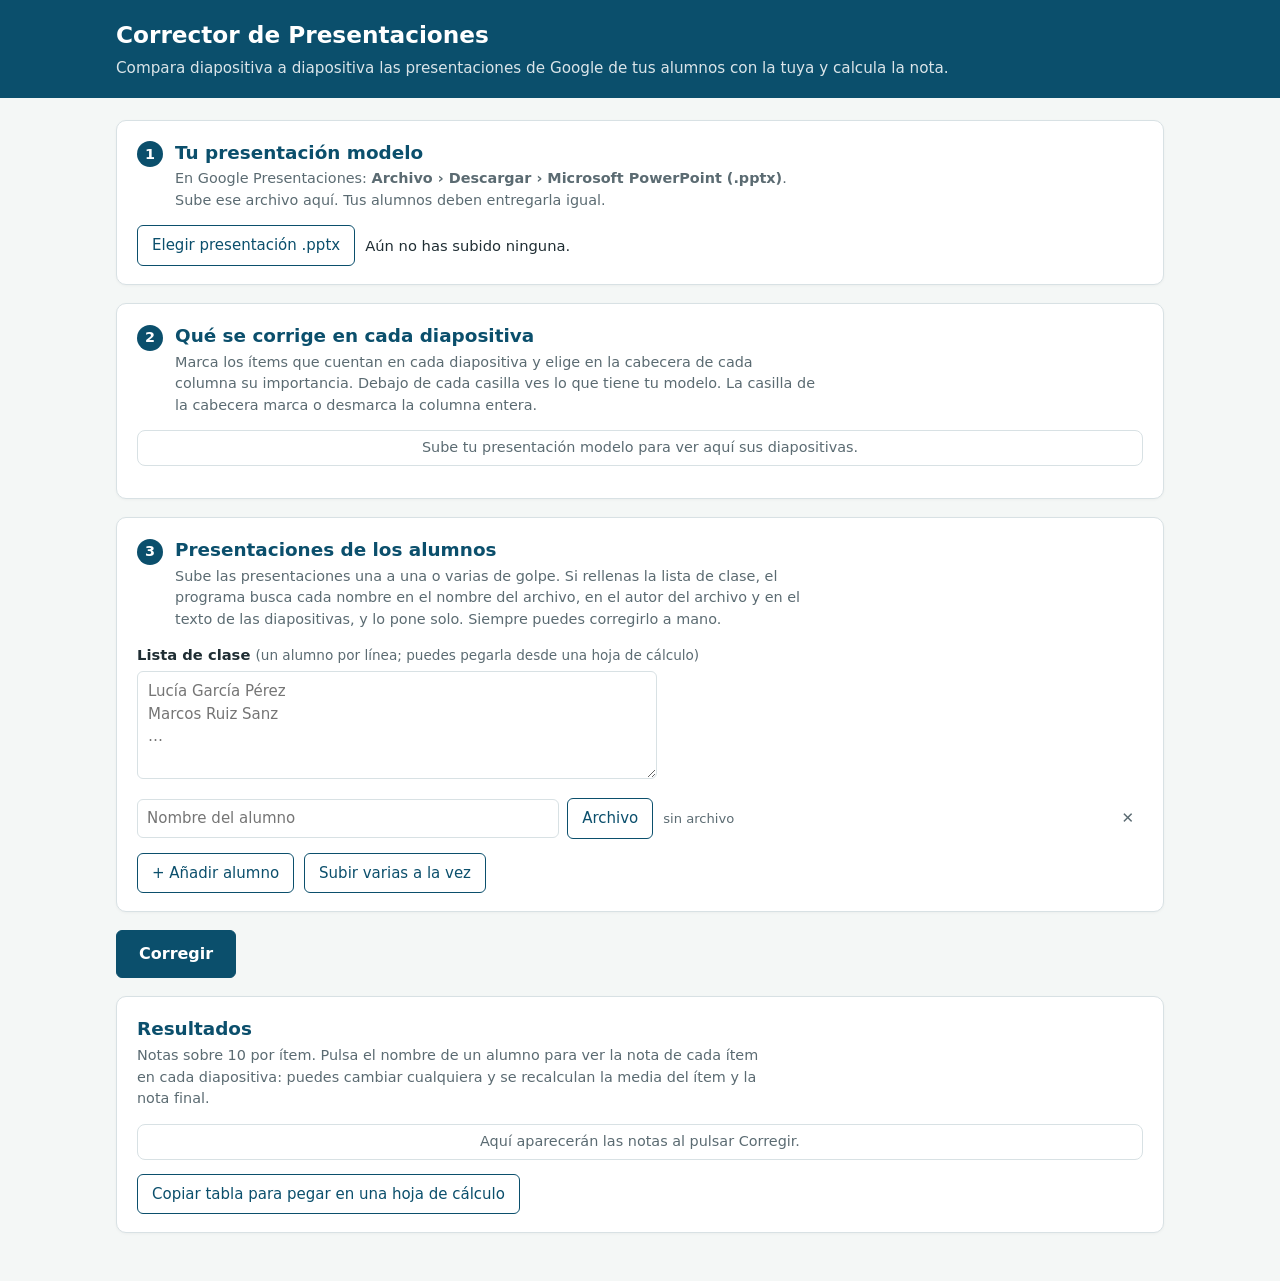
==== commit c3b079e3: "Add files via upload" ====
--- a/presentaciones/index.html
+++ b/presentaciones/index.html
@@ -112,6 +112,28 @@
 .allgood{color:var(--ok);font-size:.85rem}
 .empty{color:var(--muted);font-size:.9rem;padding:6px 0}
 .toast{font-size:.85rem;color:var(--ok)}
+/* Miniaturas */
+td.slide img.mini{float:left;width:72px;height:auto;margin:0 8px 0 0;border:1px solid var(--line);border-radius:3px;cursor:zoom-in;background:#fff}
+details.fotos{margin-top:10px;border:1px solid var(--line);border-radius:8px;background:var(--surface);padding:6px 10px}
+details.fotos summary{cursor:pointer;font-weight:600;color:var(--accent)}
+.thumbs{display:grid;grid-template-columns:repeat(auto-fill,minmax(170px,1fr));gap:10px;margin-top:8px}
+.thumbs figure{margin:0;background:var(--bg);border:1px solid var(--line);border-radius:6px;padding:5px}
+.thumbs img{width:100%;display:block;border-radius:3px;cursor:zoom-in;background:#fff}
+.thumbs figcaption{font-size:.8rem;color:var(--muted);margin-top:3px}
+.lb{position:fixed;inset:0;background:rgba(0,0,0,.82);display:flex;align-items:center;justify-content:center;z-index:9;cursor:zoom-out;padding:16px}
+.lb-fotos{display:flex;gap:16px;flex-wrap:wrap;justify-content:center;align-items:flex-start;max-width:96vw}
+.lb figure{margin:0;flex:1 1 360px;max-width:min(46vw,900px)}
+.lb img{width:100%;border-radius:4px;background:#fff}
+.lb figcaption{color:#fff;font-size:.9rem;margin-top:6px;text-align:center}
+@media (max-width:700px){.lb figure{max-width:92vw}}
+/* Ítems de nota manual */
+.manuales{display:grid;gap:8px;justify-items:start}
+.manuales h3{margin:6px 0 0;font-size:1rem;color:var(--accent)}
+.manuales .hint{margin:0}
+.mrow{display:flex;gap:10px;align-items:center;flex-wrap:wrap}
+.mrow input[type=text]{width:260px;max-width:100%}
+th.th-man{background:#2e6485}
+.res input.manual{border-style:dashed}
 /* Dentro del cuaderno de evaluación */
 body.en-cuaderno header.band{display:none}
 body.en-cuaderno main.wrap{padding-top:14px}
@@ -149,6 +171,7 @@
       <p class="sub">Marca los ítems que cuentan en cada diapositiva y elige en la cabecera de cada columna su importancia. Debajo de cada casilla ves lo que tiene tu modelo. La casilla de la cabecera marca o desmarca la columna entera.</p>
     </div></div>
     <div class="scroll"><table id="matrix"></table></div>
+    <div id="manuales" class="manuales"></div>
   </section>
 
   <section class="step">
@@ -184,6 +207,7 @@
 </main>
 
 <script src="vendor/jszip.min.js"></script>
+<script src="miniaturas.js"></script>
 <script>
 "use strict";
 const ITEMS = [
@@ -239,11 +263,12 @@
     if(mn){ const l=tags(mn,'latin')[0]; if(l) minor=l.getAttribute('typeface'); } }
   const resolveFont = f => f==='+mj-lt'?major : f==='+mn-lt'?minor : f;
 
-  const slides = [];
+  const slides = [], rutas = [];
   for(const sid of tags(pres,'sldId')){
     const rid = sid.getAttributeNS(R_NS,'id') || sid.getAttribute('r:id');
     const path = norm(relMap[rid]);
     const doc = await xml(path); if(!doc) continue;
+    rutas.push(path);
     const relPath = path.replace(/slides\/(slide\d+\.xml)$/,'slides/_rels/$1.rels');
     const rels = await xml(relPath); const srel = {};
     if(rels) tags(rels,'Relationship').forEach(r => srel[r.getAttribute('Id')] = {t:r.getAttribute('Target'), ext:r.getAttribute('TargetMode')==='External'});
@@ -292,7 +317,10 @@
   const authors = [];
   const core = await xml('docProps/core.xml');
   if(core) ['creator','lastModifiedBy'].forEach(n => tags(core,n).forEach(e => { const v=e.textContent.trim(); if(v) authors.push(v); }));
-  return {slides, authors};
+  // miniaturas de cada diapositiva (vista aproximada para ver el aspecto)
+  let thumbs = [];
+  try{ if(window.miniaturasPptx) thumbs = await miniaturasPptx(zip, rutas); }catch(_){ thumbs = []; }
+  return {slides, authors, thumbs};
 }
 
 /* ---------- identificación del alumno ---------- */
@@ -382,10 +410,11 @@
 
 /* ---------- estado ---------- */
 let model = null, sel = [], weights = {}, students = [], results = [], openRows = new Set(), nextId = 1;
+let manuales = [];   // ítems de nota manual: {id, nombre, w} (la nota la pone el profesor en la tabla de resultados)
 ITEMS.forEach(i => weights[i.k] = 'medio');
 
 function setModel(deck, name){
-  model = {name, slides:deck.slides};
+  model = {name, slides:deck.slides, thumbs:deck.thumbs||[]};
   sel = deck.slides.map(() => Object.fromEntries(ITEMS.map(i => [i.k, true])));
   results = []; renderModel(); renderMatrix(); renderResults();
 }
@@ -406,11 +435,27 @@
         ['bajo','medio','alto'].map(v=>el('option',{value:v, selected:weights[it.k]===v}, v)));
       return el('th',{}, el('label',{}, it.label, cb), ws); }));
   const body = el('tbody',{}, model.slides.map((s,i) => el('tr',{},
-    el('td',{class:'slide'}, el('span',{class:'num'},'Diap. '+(i+1)), el('span',{class:'ttl', title:s.title}, s.title)),
+    el('td',{class:'slide'}, model.thumbs&&model.thumbs[i] ? el('img',{class:'mini', src:model.thumbs[i], alt:'Diapositiva '+(i+1), title:'Pulsa para ampliar', onclick:()=>lightbox([{src:model.thumbs[i], pie:'Modelo · diapositiva '+(i+1)}])}) : null, el('span',{class:'num'},'Diap. '+(i+1)), el('span',{class:'ttl', title:s.title}, s.title)),
     ITEMS.map(it => el('td',{}, el('label',{class:'cell', title:describe(s,it.k)},
       el('input',{type:'checkbox', id:`c-${i}-${it.k}`, checked:sel[i][it.k], onchange:e=>{ sel[i][it.k]=e.target.checked; const h=$('#col-'+it.k); if(h) h.checked=sel.every(r=>r[it.k]); renderResults(); }}),
       el('small',{}, modelSummary(s,it.k))))))));
   t.append(el('thead',{},head), body);
+  renderManuales();
+}
+/* ---------- ítems de nota manual ---------- */
+function renderManuales(){
+  const box = $('#manuales'); if(!box) return; box.textContent='';
+  box.append(el('h3',{},'Ítems de nota manual'), el('p',{class:'hint'},'Para lo que el programa no puede medir (apariencia, trabajo observado, exposición…). La nota la pones tú en la tabla de resultados; cuenta en la nota final como un ítem más, con su importancia, solo si le pones nota.'));
+  for(const m of manuales) box.append(el('div',{class:'mrow'},
+    el('input',{type:'text', value:m.nombre, 'aria-label':'Nombre del ítem manual', placeholder:'Nombre del ítem', oninput:e=>{ m.nombre=e.target.value; }, onchange:e=>{ m.nombre=e.target.value.trim()||'Ítem manual'; renderResults(); }}),
+    el('label',{class:'hint'},'Importancia ', el('select',{class:'wsel', 'aria-label':'Importancia de '+m.nombre, onchange:e=>{ m.w=e.target.value; renderResults(); }}, ['bajo','medio','alto'].map(v=>el('option',{value:v, selected:m.w===v}, v)))),
+    el('button',{type:'button', class:'ghost', title:'Quitar este ítem', 'aria-label':'Quitar '+m.nombre, onclick:()=>{ manuales=manuales.filter(x=>x!==m); results.forEach(r=>{ if(r.manual) delete r.manual[m.id]; }); renderManuales(); renderResults(); }}, '✕')));
+  box.append(el('button',{type:'button', onclick:()=>{ manuales.push({id:'m'+Date.now().toString(36), nombre: manuales.length?'Ítem manual':'Apariencia', w:'medio'}); renderManuales(); renderResults(); }}, '+ Añadir ítem de nota manual'));
+}
+/* ---------- ver una miniatura en grande ---------- */
+function lightbox(fotos){
+  const o = el('div',{class:'lb', onclick:()=>o.remove()}, el('div',{class:'lb-fotos'}, fotos.filter(f=>f.src).map(f=>el('figure',{}, el('img',{src:f.src, alt:f.pie}), el('figcaption',{}, f.pie)))));
+  document.body.append(o);
 }
 function renderStudents(){
   const box = $('#students'); box.textContent='';
@@ -439,14 +484,19 @@
     const auto={}, notes={};
     model.slides.forEach((m,i) => { for(const it of ITEMS){ if(!sel[i][it.k]) continue;
       const c = compare(m, st.deck.slides[i], it.k); auto[i+':'+it.k] = c.score*10; notes[i+':'+it.k] = c.note; } });
-    return {id:st.id, auto, notes, sover:{}, over:{}, extra: Math.max(0, st.deck.slides.length - model.slides.length)};
+    const prev = results.find(x=>x.id===st.id);
+    return {id:st.id, auto, notes, sover:{}, over:{}, manual:(prev&&prev.manual)||{}, extra: Math.max(0, st.deck.slides.length - model.slides.length)};
   });
 }
 const active = () => ITEMS.filter(it => sel.some(r=>r[it.k]));
 const slideVal = (r,i,k) => r.sover[i+':'+k] ?? r.auto[i+':'+k];
 function avgOf(r,k){ const idx = sel.map((s,i)=>s[k]?i:-1).filter(i=>i>=0); if(!idx.length) return null; return idx.reduce((a,i)=>a+slideVal(r,i,k),0)/idx.length; }
 const itemVal = (r,k) => r.over[k] ?? avgOf(r,k);
-function finalOf(r){ let s=0, w=0; for(const it of active()){ const v = itemVal(r,it.k); if(v==null) continue; s+=v*W[weights[it.k]]; w+=W[weights[it.k]]; } return w? s/w : 0; }
+function finalOf(r){ let s=0, w=0; for(const it of active()){ const v = itemVal(r,it.k); if(v==null) continue; s+=v*W[weights[it.k]]; w+=W[weights[it.k]]; }
+  // ítems manuales: cuentan como uno más, solo si tienen nota
+  for(const m of manuales){ const v = r.manual && r.manual[m.id]; if(v==null) continue; s+=v*W[m.w]; w+=W[m.w]; }
+  return w? s/w : 0; }
+const manVal = (r,m) => (r.manual && r.manual[m.id]!=null) ? r.manual[m.id] : null;
 
 function renderResults(){
   const t = $('#results'); t.textContent='';
@@ -458,7 +508,7 @@
   }
   const its = active();
   if(!results.length){ t.append(el('tbody',{},el('tr',{},el('td',{class:'empty'},'Aquí aparecerán las notas al pulsar Corregir.')))); return; }
-  t.append(el('thead',{}, el('tr',{}, el('th',{style:'text-align:left'},'Alumno'), its.map(it=>el('th',{},it.label, el('br'), el('span',{style:'font-weight:400;opacity:.85'},weights[it.k]))), el('th',{},'Nota final'))));
+  t.append(el('thead',{}, el('tr',{}, el('th',{style:'text-align:left'},'Alumno'), its.map(it=>el('th',{},it.label, el('br'), el('span',{style:'font-weight:400;opacity:.85'},weights[it.k]))), manuales.map(m=>el('th',{class:'th-man', title:'Ítem de nota manual: escribe tú la nota'}, m.nombre+' ✎', el('br'), el('span',{style:'font-weight:400;opacity:.85'},m.w))), el('th',{},'Nota final'))));
   const body = el('tbody');
   for(const r of results){
     const st = students.find(s=>s.id===r.id); const f = finalOf(r); const open = openRows.has(r.id);
@@ -469,6 +519,9 @@
         const inp = el('input',{type:'number', min:'0', max:'10', step:'0.1', id:`r-${r.id}-${it.k}`, value:String(Math.round(v*10)/10), class:(r.over[it.k]!=null?'edited ':'')+gclass(v), 'aria-label':`${it.label} de ${st.name}`,
           onchange:e=>{ let x=parseFloat(String(e.target.value).replace(',','.')); if(isNaN(x)){ delete r.over[it.k]; } else { r.over[it.k]=Math.max(0,Math.min(10,x)); } renderResults(); }});
         return el('td',{}, inp); }),
+      manuales.map(m => { const v = manVal(r,m);
+        return el('td',{}, el('input',{type:'number', min:'0', max:'10', step:'0.1', id:`m-${r.id}-${m.id}`, value: v==null?'':String(v), placeholder:'—', class:'manual '+(v==null?'':gclass(v)), title:'Nota manual (0–10). Vacía = no cuenta.', 'aria-label':`${m.nombre} de ${st.name}`,
+          onchange:e=>{ const x=parseFloat(String(e.target.value).replace(',','.')); r.manual=r.manual||{}; if(isNaN(x)) delete r.manual[m.id]; else r.manual[m.id]=Math.max(0,Math.min(10,x)); renderResults(); }})); }),
       el('td',{}, finalEl));
     body.append(tr);
     if(open){
@@ -494,7 +547,12 @@
       });
       if(!any) list.append(el('div',{class:'allgood'},'Todo lo marcado coincide con el modelo.'));
       if(r.extra) list.append(el('div',{class:'hint'}, `Tiene ${r.extra} diapositiva(s) de más que no se han corregido.`));
-      body.append(el('tr',{class:'detail'}, el('td',{colspan:String(its.length+2)}, dt, list)));
+      // miniaturas de las diapositivas del alumno (pulsa para verla junto a la del modelo)
+      const th = (st.deck && st.deck.thumbs) || [];
+      const fotos = th.length ? el('details',{class:'fotos', open: openRows.has('f'+r.id), ontoggle:e=>{ e.target.open?openRows.add('f'+r.id):openRows.delete('f'+r.id); }},
+        el('summary',{},`📷 Diapositivas del alumno (${th.filter(Boolean).length})`),
+        el('div',{class:'thumbs'}, th.map((src,i)=> src ? el('figure',{}, el('img',{src, alt:'Diapositiva '+(i+1), title:'Pulsa para verla junto a la del modelo', onclick:()=>lightbox([{src, pie:`${st.name} · diapositiva ${i+1}`}, {src:model.thumbs&&model.thumbs[i], pie:'Modelo · diapositiva '+(i+1)}])}), el('figcaption',{}, 'Diap. '+(i+1) + (i>=model.slides.length?' (de más)':''))) : null))) : null;
+      body.append(el('tr',{class:'detail'}, el('td',{colspan:String(its.length+manuales.length+2)}, dt, list, fotos)));
     }
   }
   t.append(body);
@@ -529,8 +587,8 @@
   $('#resultsSec').scrollIntoView({behavior: matchMedia('(prefers-reduced-motion: reduce)').matches?'auto':'smooth'});
 });
 $('#copy').addEventListener('click', async ()=>{
-  const its=active(); const lines=[['Alumno',...its.map(i=>i.label),'Nota final'].join('\t')];
-  for(const r of results){ const st=students.find(s=>s.id===r.id); lines.push([st.name, ...its.map(i=>fmt(itemVal(r,i.k))), fmt(finalOf(r))].join('\t')); }
+  const its=active(); const lines=[['Alumno',...its.map(i=>i.label),...manuales.map(m=>m.nombre),'Nota final'].join('\t')];
+  for(const r of results){ const st=students.find(s=>s.id===r.id); lines.push([st.name, ...its.map(i=>fmt(itemVal(r,i.k))), ...manuales.map(m=>{ const v=manVal(r,m); return v==null?'':fmt(v); }), fmt(finalOf(r))].join('\t')); }
   const txt=lines.join('\n'); const m=$('#copyMsg');
   try{ await navigator.clipboard.writeText(txt); m.textContent='Copiada. Pégala en tu hoja de cálculo.'; }
   catch(_){ const ta=el('textarea',{style:'width:100%;height:120px'}); ta.value=txt; m.textContent=''; m.append(ta); ta.select(); }
